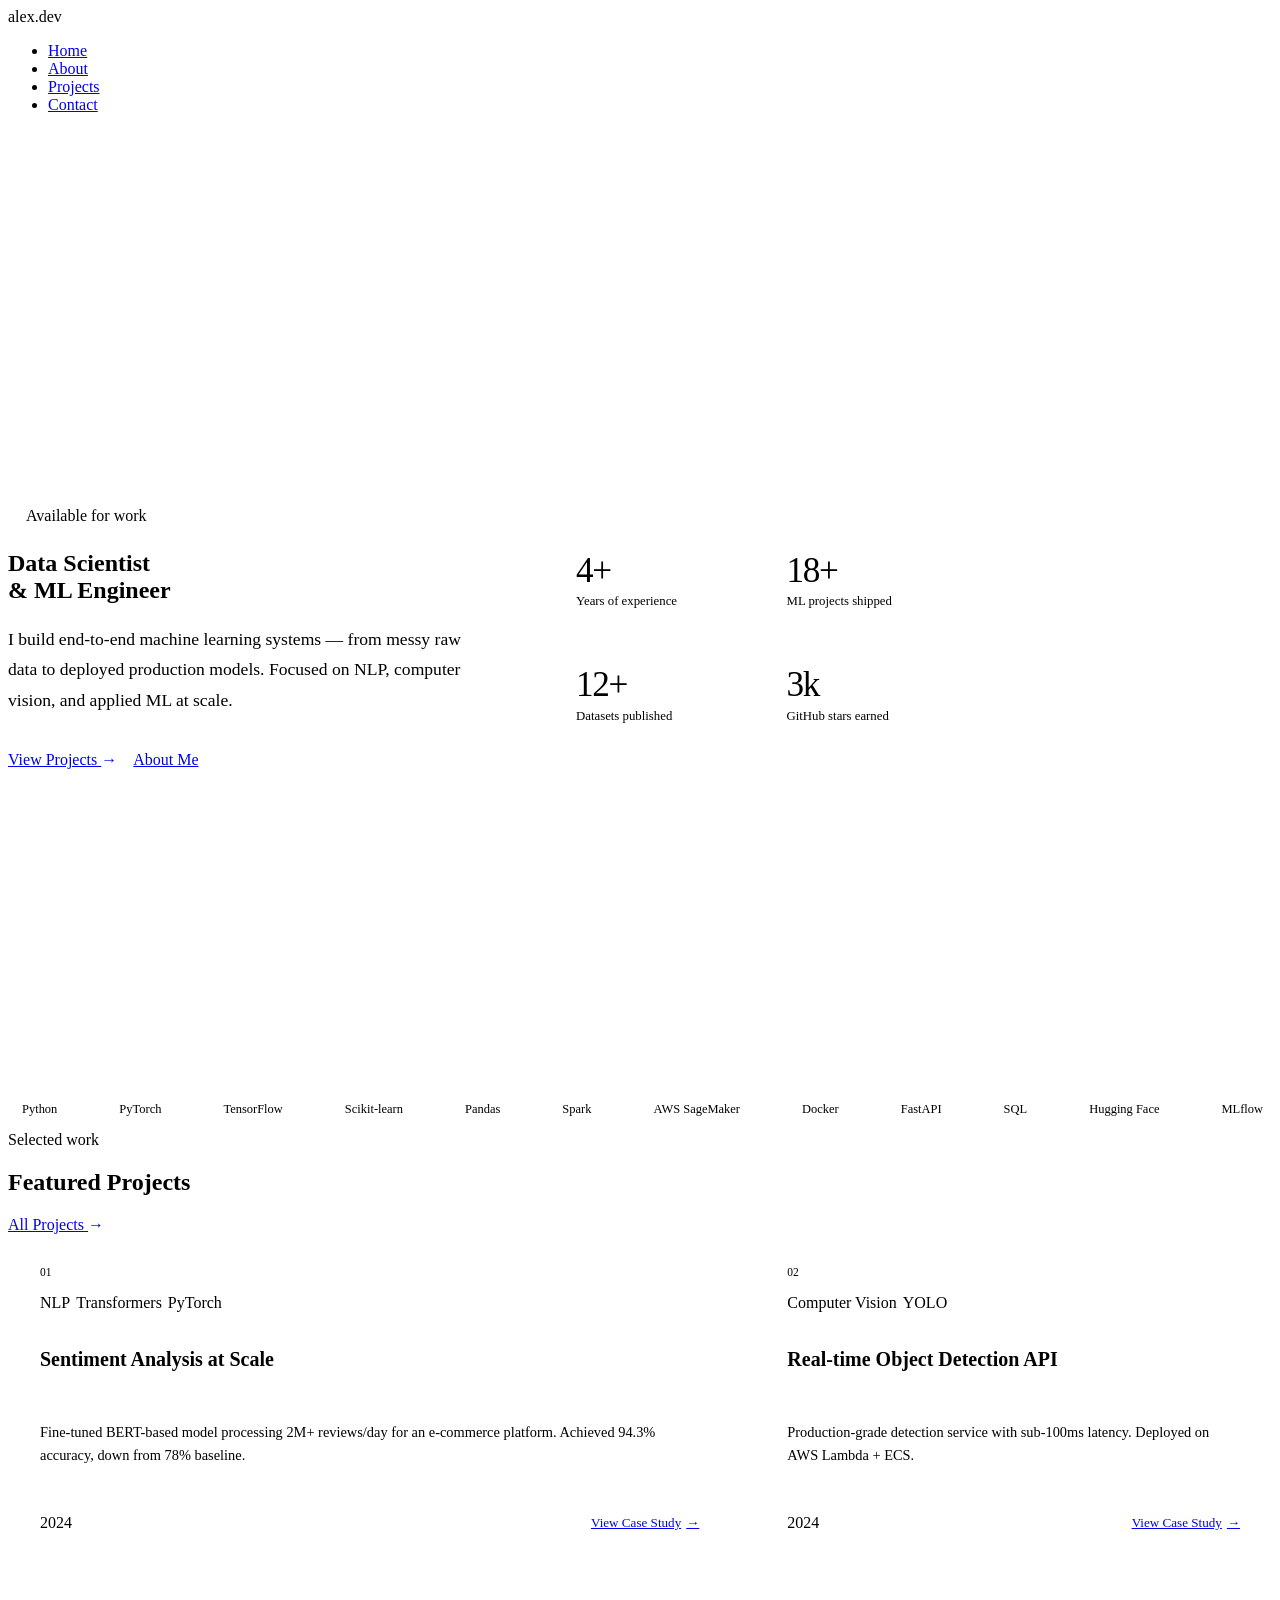
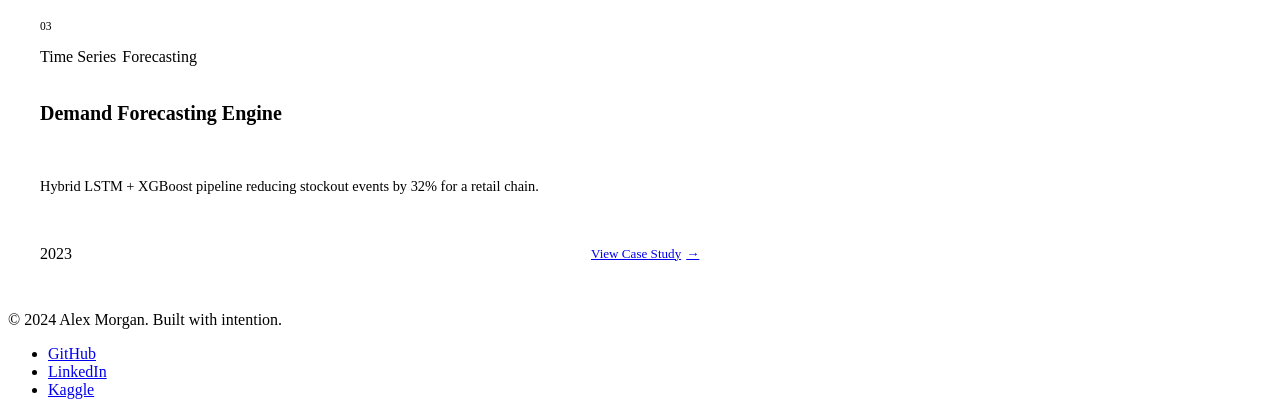
==== templates/index.html @ 8ec34f2e "first commit" ====
<!DOCTYPE html>
<html lang="en">
<head>
  <meta charset="UTF-8" />
  <meta name="viewport" content="width=device-width, initial-scale=1.0" />
  <title>Yash P Shetty · Electronics & Communication Engineer</title>
  <link rel="stylesheet" href="style.css" />
  <style>
    /* ── Hero ───────────────────────────────────────────── */
    .hero {
      min-height: 100vh;
      display: flex;
      align-items: center;
      padding-top: 58px;
    }
    .hero-grid {
      display: grid;
      grid-template-columns: 1fr 420px;
      gap: 4rem;
      align-items: center;
      width: 100%;
    }
    .hero-eyebrow {
      display: flex;
      align-items: center;
      gap: 10px;
      margin-bottom: 1.6rem;
    }
    .hero-dot {
      width: 8px; height: 8px;
      border-radius: 50%;
      background: var(--teal);
      animation: pulse 2s infinite;
    }
    @keyframes pulse {
      0%, 100% { opacity: 1; transform: scale(1); }
      50% { opacity: 0.5; transform: scale(0.7); }
    }
    .hero h1 { margin-bottom: 1.2rem; }
    .hero-desc {
      font-size: 1.1rem;
      color: var(--muted);
      max-width: 480px;
      margin-bottom: 2.2rem;
      line-height: 1.75;
    }
    .hero-actions { display: flex; gap: 1rem; flex-wrap: wrap; }
    .hero-stats {
      display: grid;
      grid-template-columns: 1fr 1fr;
      gap: 1px;
      background: var(--border);
      border-radius: var(--radius-lg);
      overflow: hidden;
      border: 1px solid var(--border);
    }
    .stat-box {
      background: var(--surface);
      padding: 1.8rem 1.5rem;
      display: flex;
      flex-direction: column;
      gap: 6px;
    }
    .stat-num {
      font-size: 2.2rem;
      font-weight: 500;
      letter-spacing: -0.04em;
      line-height: 1;
    }
    .stat-num span { color: var(--teal); }
    .stat-label { font-size: 0.8rem; color: var(--muted); }
 
    /* ── Marquee strip ──────────────────────────────────── */
    .marquee-strip {
      overflow: hidden;
      border-top: 1px solid var(--border);
      border-bottom: 1px solid var(--border);
      padding: 14px 0;
      background: var(--surface);
    }
    .marquee-track {
      display: flex;
      gap: 3rem;
      animation: marquee 24s linear infinite;
      width: max-content;
    }
    @keyframes marquee {
      from { transform: translateX(0); }
      to   { transform: translateX(-50%); }
    }
    .marquee-item {
      font-family: var(--mono);
      font-size: 0.78rem;
      color: var(--muted);
      white-space: nowrap;
      display: flex;
      align-items: center;
      gap: 10px;
    }
    .marquee-item::before {
      content: '';
      width: 4px; height: 4px;
      border-radius: 50%;
      background: var(--teal);
    }
 
    /* ── Featured section ───────────────────────────────── */
    .featured-grid {
      display: grid;
      grid-template-columns: 1.4fr 1fr;
      gap: 1.5rem;
    }
    .featured-card {
      background: var(--surface);
      border: 1px solid var(--border);
      border-radius: var(--radius-lg);
      padding: 2rem;
      transition: border-color var(--transition), transform var(--transition);
      display: flex;
      flex-direction: column;
      gap: 1rem;
    }
    .featured-card:hover {
      border-color: #BBBAB4;
      transform: translateY(-3px);
    }
    .project-num {
      font-family: var(--mono);
      font-size: 0.72rem;
      color: var(--muted);
    }
    .project-tags { display: flex; flex-wrap: wrap; gap: 6px; }
    .featured-card h3 { font-size: 1.25rem; }
    .featured-card p { font-size: 0.9rem; color: var(--muted); line-height: 1.6; }
    .card-footer {
      margin-top: auto;
      padding-top: 1rem;
      border-top: 1px solid var(--border);
      display: flex;
      align-items: center;
      justify-content: space-between;
    }
    .card-footer a {
      font-size: 0.82rem;
      font-weight: 500;
      display: flex;
      align-items: center;
      gap: 5px;
      transition: gap var(--transition);
    }
    .card-footer a:hover { gap: 10px; }
    .arrow { display: inline-block; transition: transform var(--transition); }
    a:hover .arrow { transform: translateX(4px); }
 
    @media (max-width: 900px) {
      .hero-grid, .featured-grid { grid-template-columns: 1fr; }
      .hero-stats { max-width: 480px; }
    }
  </style>
</head>
<body>
 
<!-- ── Navbar ─────────────────────────────────────────────── -->
<nav class="navbar">
  <div class="nav-inner">
    <span class="nav-logo">alex<span>.</span>dev</span>
    <ul class="nav-links">
      <li><a href="index.html" class="active">Home</a></li>
      <li><a href="about.html">About</a></li>
      <li><a href="projects.html">Projects</a></li>
      <li><a href="contact.html" class="nav-cta">Contact</a></li>
    </ul>
  </div>
</nav>
 
<!-- ── Hero ──────────────────────────────────────────────── -->
<section class="hero">
  <div class="container">
    <div class="hero-grid">
 
      <div class="hero-content">
        <div class="hero-eyebrow">
          <span class="hero-dot"></span>
          <span class="label">Available for work</span>
        </div>
        <h1>Data Scientist<br>&amp; ML Engineer</h1>
        <p class="hero-desc">
          I build end-to-end machine learning systems — from messy raw data to
          deployed production models. Focused on NLP, computer vision, and
          applied ML at scale.
        </p>
        <div class="hero-actions">
          <a href="projects.html" class="btn btn-primary">
            View Projects <span class="arrow">→</span>
          </a>
          <a href="about.html" class="btn btn-outline">About Me</a>
        </div>
      </div>
 
      <div class="hero-stats reveal">
        <div class="stat-box">
          <span class="stat-num">4<span>+</span></span>
          <span class="stat-label">Years of experience</span>
        </div>
        <div class="stat-box">
          <span class="stat-num">18<span>+</span></span>
          <span class="stat-label">ML projects shipped</span>
        </div>
        <div class="stat-box">
          <span class="stat-num">12<span>+</span></span>
          <span class="stat-label">Datasets published</span>
        </div>
        <div class="stat-box">
          <span class="stat-num">3<span>k</span></span>
          <span class="stat-label">GitHub stars earned</span>
        </div>
      </div>
 
    </div>
  </div>
</section>
 
<!-- ── Marquee ────────────────────────────────────────────── -->
<div class="marquee-strip">
  <div class="marquee-track" id="track">
    <!-- JS doubles the items for seamless loop -->
  </div>
</div>
 
<!-- ── Featured Projects ─────────────────────────────────── -->
<section>
  <div class="container">
    <div class="section-header reveal">
      <div class="section-header-left">
        <span class="label">Selected work</span>
        <div class="divider"></div>
        <h2>Featured Projects</h2>
      </div>
      <a href="projects.html" class="btn btn-outline">All Projects <span class="arrow">→</span></a>
    </div>
 
    <div class="featured-grid">
 
      <div class="featured-card reveal">
        <span class="project-num">01</span>
        <div class="project-tags">
          <span class="tag tag-teal">NLP</span>
          <span class="tag">Transformers</span>
          <span class="tag">PyTorch</span>
        </div>
        <h3>Sentiment Analysis at Scale</h3>
        <p>Fine-tuned BERT-based model processing 2M+ reviews/day for an e-commerce platform. Achieved 94.3% accuracy, down from 78% baseline.</p>
        <div class="card-footer">
          <span class="label">2024</span>
          <a href="projects.html">View Case Study <span class="arrow">→</span></a>
        </div>
      </div>
 
      <div class="featured-card reveal">
        <span class="project-num">02</span>
        <div class="project-tags">
          <span class="tag tag-teal">Computer Vision</span>
          <span class="tag">YOLO</span>
        </div>
        <h3>Real-time Object Detection API</h3>
        <p>Production-grade detection service with sub-100ms latency. Deployed on AWS Lambda + ECS.</p>
        <div class="card-footer">
          <span class="label">2024</span>
          <a href="projects.html">View Case Study <span class="arrow">→</span></a>
        </div>
      </div>
 
      <div class="featured-card reveal">
        <span class="project-num">03</span>
        <div class="project-tags">
          <span class="tag tag-teal">Time Series</span>
          <span class="tag">Forecasting</span>
        </div>
        <h3>Demand Forecasting Engine</h3>
        <p>Hybrid LSTM + XGBoost pipeline reducing stockout events by 32% for a retail chain.</p>
        <div class="card-footer">
          <span class="label">2023</span>
          <a href="projects.html">View Case Study <span class="arrow">→</span></a>
        </div>
      </div>
 
    </div>
  </div>
</section>
 
<!-- ── Footer ─────────────────────────────────────────────── -->
<footer>
  <div class="footer-inner">
    <p>© 2024 Alex Morgan. Built with intention.</p>
    <ul class="footer-links">
      <li><a href="https://github.com" target="_blank">GitHub</a></li>
      <li><a href="https://linkedin.com" target="_blank">LinkedIn</a></li>
      <li><a href="https://kaggle.com" target="_blank">Kaggle</a></li>
    </ul>
  </div>
</footer>
 
<script>
  // Marquee content
  const skills = [
    'Python', 'PyTorch', 'TensorFlow', 'Scikit-learn', 'Pandas',
    'Spark', 'AWS SageMaker', 'Docker', 'FastAPI', 'SQL',
    'Hugging Face', 'MLflow', 'Airflow', 'Kubernetes', 'dbt'
  ];
  const track = document.getElementById('track');
  const doubled = [...skills, ...skills];
  doubled.forEach(s => {
    const el = document.createElement('span');
    el.className = 'marquee-item';
    el.textContent = s;
    track.appendChild(el);
  });
 
  // Reveal on scroll
  const reveals = document.querySelectorAll('.reveal');
  const observer = new IntersectionObserver(entries => {
    entries.forEach(e => {
      if (e.isIntersecting) { e.target.classList.add('visible'); observer.unobserve(e.target); }
    });
  }, { threshold: 0.15 });
  reveals.forEach(r => observer.observe(r));
 
  // Auto-mark active nav link
  document.querySelectorAll('.nav-links a').forEach(a => {
    a.classList.toggle('active', a.getAttribute('href') === location.pathname.split('/').pop() || (a.getAttribute('href') === 'index.html' && location.pathname.endsWith('/')));
  });
</script>
</body>
</html>
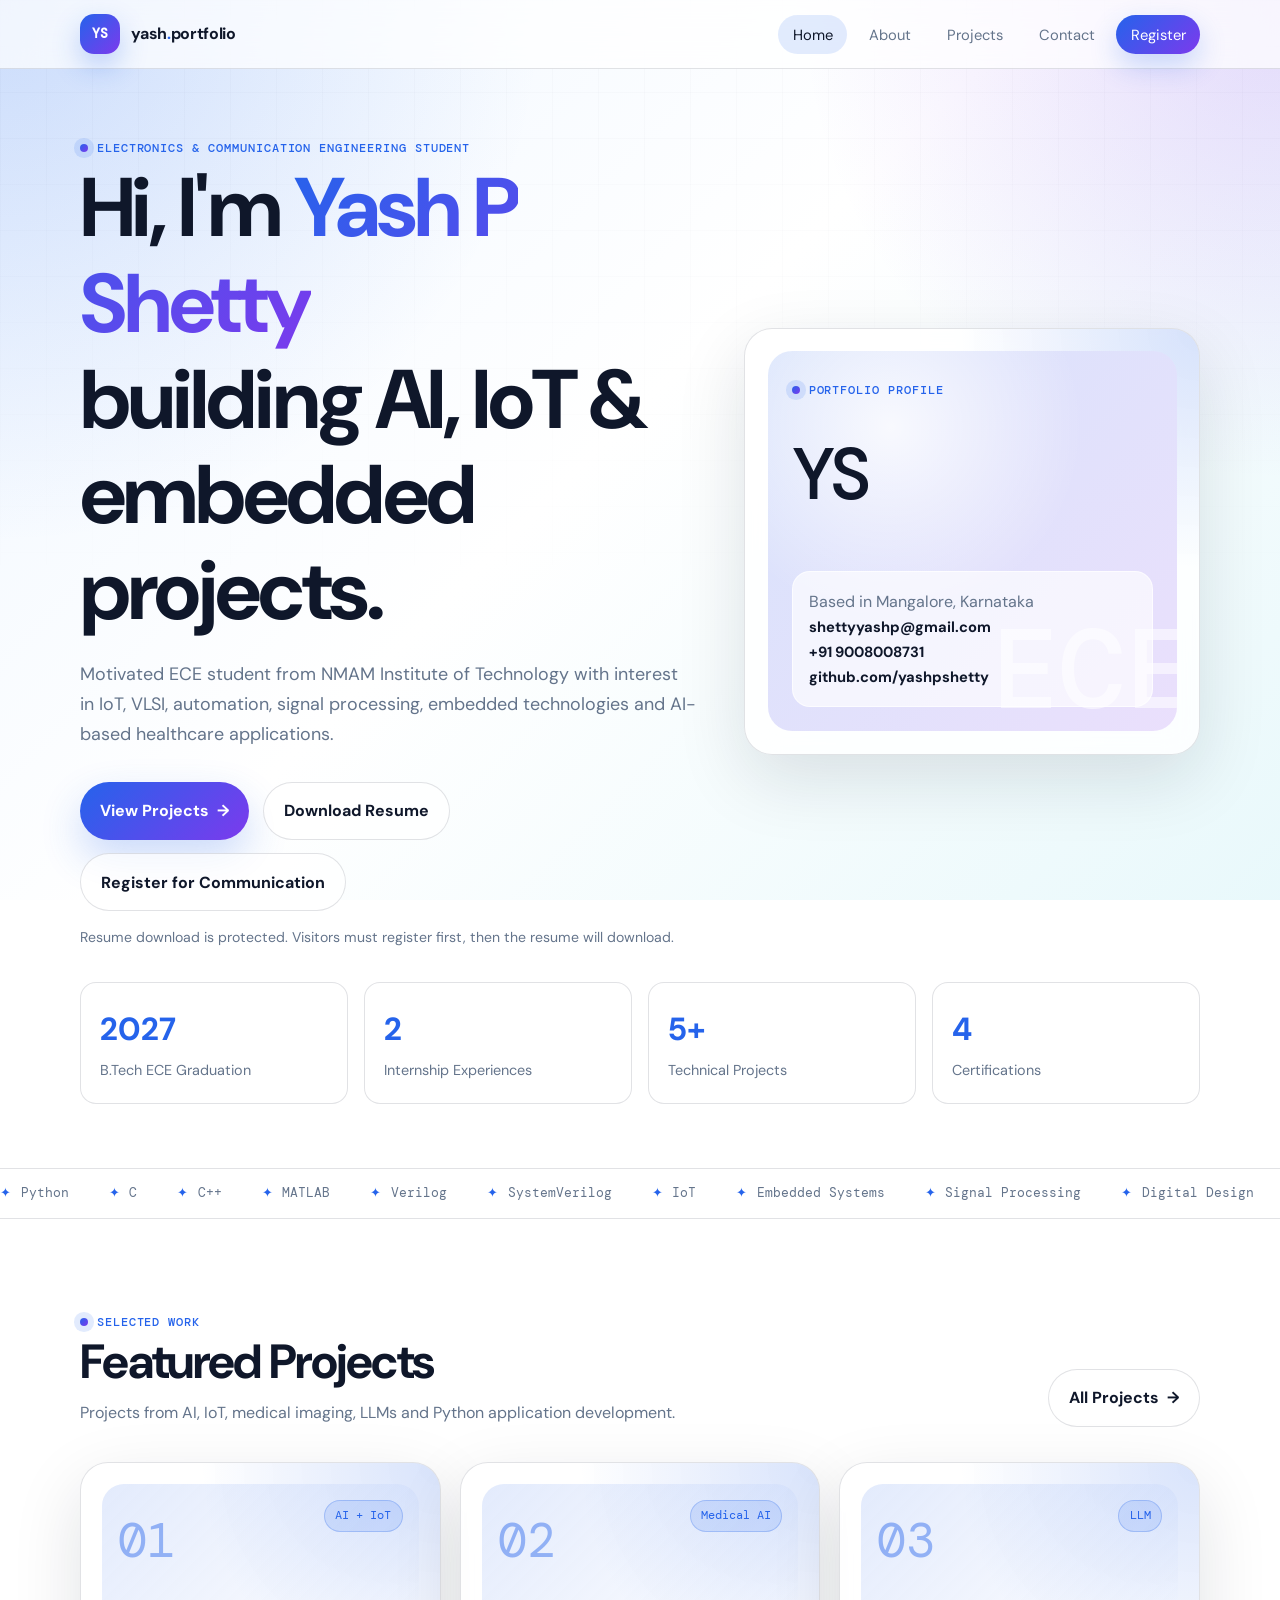
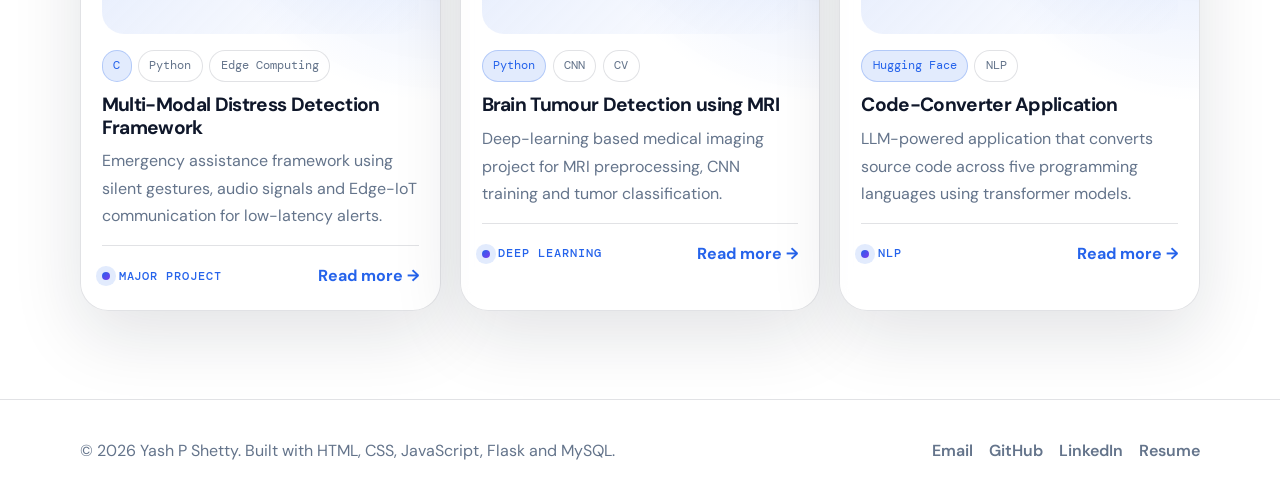
==== commit 19c292d3: "Updated portfolio with registration and resume access" ====
--- a/templates/index.html
+++ b/templates/index.html
@@ -3,332 +3,122 @@
 <head>
   <meta charset="UTF-8" />
   <meta name="viewport" content="width=device-width, initial-scale=1.0" />
-  <title>Yash P Shetty · Electronics & Communication Engineer</title>
+  <title>Yash P Shetty · ECE Portfolio</title>
   <link rel="stylesheet" href="style.css" />
-  <style>
-    /* ── Hero ───────────────────────────────────────────── */
-    .hero {
-      min-height: 100vh;
-      display: flex;
-      align-items: center;
-      padding-top: 58px;
-    }
-    .hero-grid {
-      display: grid;
-      grid-template-columns: 1fr 420px;
-      gap: 4rem;
-      align-items: center;
-      width: 100%;
-    }
-    .hero-eyebrow {
-      display: flex;
-      align-items: center;
-      gap: 10px;
-      margin-bottom: 1.6rem;
-    }
-    .hero-dot {
-      width: 8px; height: 8px;
-      border-radius: 50%;
-      background: var(--teal);
-      animation: pulse 2s infinite;
-    }
-    @keyframes pulse {
-      0%, 100% { opacity: 1; transform: scale(1); }
-      50% { opacity: 0.5; transform: scale(0.7); }
-    }
-    .hero h1 { margin-bottom: 1.2rem; }
-    .hero-desc {
-      font-size: 1.1rem;
-      color: var(--muted);
-      max-width: 480px;
-      margin-bottom: 2.2rem;
-      line-height: 1.75;
-    }
-    .hero-actions { display: flex; gap: 1rem; flex-wrap: wrap; }
-    .hero-stats {
-      display: grid;
-      grid-template-columns: 1fr 1fr;
-      gap: 1px;
-      background: var(--border);
-      border-radius: var(--radius-lg);
-      overflow: hidden;
-      border: 1px solid var(--border);
-    }
-    .stat-box {
-      background: var(--surface);
-      padding: 1.8rem 1.5rem;
-      display: flex;
-      flex-direction: column;
-      gap: 6px;
-    }
-    .stat-num {
-      font-size: 2.2rem;
-      font-weight: 500;
-      letter-spacing: -0.04em;
-      line-height: 1;
-    }
-    .stat-num span { color: var(--teal); }
-    .stat-label { font-size: 0.8rem; color: var(--muted); }
- 
-    /* ── Marquee strip ──────────────────────────────────── */
-    .marquee-strip {
-      overflow: hidden;
-      border-top: 1px solid var(--border);
-      border-bottom: 1px solid var(--border);
-      padding: 14px 0;
-      background: var(--surface);
-    }
-    .marquee-track {
-      display: flex;
-      gap: 3rem;
-      animation: marquee 24s linear infinite;
-      width: max-content;
-    }
-    @keyframes marquee {
-      from { transform: translateX(0); }
-      to   { transform: translateX(-50%); }
-    }
-    .marquee-item {
-      font-family: var(--mono);
-      font-size: 0.78rem;
-      color: var(--muted);
-      white-space: nowrap;
-      display: flex;
-      align-items: center;
-      gap: 10px;
-    }
-    .marquee-item::before {
-      content: '';
-      width: 4px; height: 4px;
-      border-radius: 50%;
-      background: var(--teal);
-    }
- 
-    /* ── Featured section ───────────────────────────────── */
-    .featured-grid {
-      display: grid;
-      grid-template-columns: 1.4fr 1fr;
-      gap: 1.5rem;
-    }
-    .featured-card {
-      background: var(--surface);
-      border: 1px solid var(--border);
-      border-radius: var(--radius-lg);
-      padding: 2rem;
-      transition: border-color var(--transition), transform var(--transition);
-      display: flex;
-      flex-direction: column;
-      gap: 1rem;
-    }
-    .featured-card:hover {
-      border-color: #BBBAB4;
-      transform: translateY(-3px);
-    }
-    .project-num {
-      font-family: var(--mono);
-      font-size: 0.72rem;
-      color: var(--muted);
-    }
-    .project-tags { display: flex; flex-wrap: wrap; gap: 6px; }
-    .featured-card h3 { font-size: 1.25rem; }
-    .featured-card p { font-size: 0.9rem; color: var(--muted); line-height: 1.6; }
-    .card-footer {
-      margin-top: auto;
-      padding-top: 1rem;
-      border-top: 1px solid var(--border);
-      display: flex;
-      align-items: center;
-      justify-content: space-between;
-    }
-    .card-footer a {
-      font-size: 0.82rem;
-      font-weight: 500;
-      display: flex;
-      align-items: center;
-      gap: 5px;
-      transition: gap var(--transition);
-    }
-    .card-footer a:hover { gap: 10px; }
-    .arrow { display: inline-block; transition: transform var(--transition); }
-    a:hover .arrow { transform: translateX(4px); }
- 
-    @media (max-width: 900px) {
-      .hero-grid, .featured-grid { grid-template-columns: 1fr; }
-      .hero-stats { max-width: 480px; }
-    }
-  </style>
 </head>
-<body>
- 
-<!-- ── Navbar ─────────────────────────────────────────────── -->
+<body class="home-page">
 <nav class="navbar">
   <div class="nav-inner">
-    <span class="nav-logo">alex<span>.</span>dev</span>
+    <a class="nav-logo" href="index.html"><span class="logo-mark">YS</span><span>yash<span style="color:var(--primary)">.</span>portfolio</span></a>
     <ul class="nav-links">
       <li><a href="index.html" class="active">Home</a></li>
       <li><a href="about.html">About</a></li>
       <li><a href="projects.html">Projects</a></li>
-      <li><a href="contact.html" class="nav-cta">Contact</a></li>
+      <li><a href="contact.html">Contact</a></li>
+      <li><a href="register.html" class="nav-cta">Register</a></li>
     </ul>
   </div>
 </nav>
- 
-<!-- ── Hero ──────────────────────────────────────────────── -->
-<section class="hero">
-  <div class="container">
-    <div class="hero-grid">
- 
-      <div class="hero-content">
-        <div class="hero-eyebrow">
-          <span class="hero-dot"></span>
-          <span class="label">Available for work</span>
+<main>
+  <section class="hero">
+    <div class="container">
+      <div class="hero-grid">
+        <div class="hero-content reveal">
+          <span class="label">Electronics & Communication Engineering Student</span>
+          <h1>Hi, I'm <span>Yash P Shetty</span><br>building AI, IoT & embedded projects.</h1>
+          <p class="hero-desc">Motivated ECE student from NMAM Institute of Technology with interest in IoT, VLSI, automation, signal processing, embedded technologies and AI-based healthcare applications.</p>
+          <div class="hero-actions">
+            <a href="projects.html" class="btn btn-primary">View Projects <span class="arrow">→</span></a>
+            <a href="/download-resume" class="btn btn-outline">Download Resume</a>
+            <a href="register.html" class="btn btn-outline">Register for Communication</a>
+          </div>
+          <p class="hero-note">Resume download is protected. Visitors must register first, then the resume will download.</p>
         </div>
-        <h1>Data Scientist<br>&amp; ML Engineer</h1>
-        <p class="hero-desc">
-          I build end-to-end machine learning systems — from messy raw data to
-          deployed production models. Focused on NLP, computer vision, and
-          applied ML at scale.
-        </p>
-        <div class="hero-actions">
-          <a href="projects.html" class="btn btn-primary">
-            View Projects <span class="arrow">→</span>
-          </a>
-          <a href="about.html" class="btn btn-outline">About Me</a>
+
+        <div class="hero-panel reveal">
+          <div class="profile-orb">
+            <div>
+              <span class="label">Portfolio Profile</span>
+              <div class="profile-initials">YS</div>
+            </div>
+            <div class="contact-mini">
+              <p>Based in Mangalore, Karnataka</p>
+              <a href="mailto:shettyyashp@gmail.com">shettyyashp@gmail.com</a>
+              <a href="tel:+919008008731">+91 9008008731</a>
+              <a href="https://github.com/yashpshetty" target="_blank" rel="noreferrer">github.com/yashpshetty</a>
+            </div>
+          </div>
         </div>
       </div>
- 
-      <div class="hero-stats reveal">
-        <div class="stat-box">
-          <span class="stat-num">4<span>+</span></span>
-          <span class="stat-label">Years of experience</span>
+
+      <div class="stats-grid reveal">
+        <div class="stat-card"><span class="stat-num">2027</span><span class="stat-label">B.Tech ECE Graduation</span></div>
+        <div class="stat-card"><span class="stat-num">2</span><span class="stat-label">Internship Experiences</span></div>
+        <div class="stat-card"><span class="stat-num">5+</span><span class="stat-label">Technical Projects</span></div>
+        <div class="stat-card"><span class="stat-num">4</span><span class="stat-label">Certifications</span></div>
+      </div>
+    </div>
+  </section>
+
+  <div class="marquee-strip"><div class="marquee-track" id="track"></div></div>
+
+  <section>
+    <div class="container">
+      <div class="section-header reveal">
+        <div>
+          <span class="label">Selected work</span>
+          <h2>Featured Projects</h2>
+          <p>Projects from AI, IoT, medical imaging, LLMs and Python application development.</p>
         </div>
-        <div class="stat-box">
-          <span class="stat-num">18<span>+</span></span>
-          <span class="stat-label">ML projects shipped</span>
-        </div>
-        <div class="stat-box">
-          <span class="stat-num">12<span>+</span></span>
-          <span class="stat-label">Datasets published</span>
-        </div>
-        <div class="stat-box">
-          <span class="stat-num">3<span>k</span></span>
-          <span class="stat-label">GitHub stars earned</span>
-        </div>
+        <a href="projects.html" class="btn btn-outline">All Projects <span class="arrow">→</span></a>
       </div>
- 
+
+      <div class="featured-grid">
+        <article class="project-card reveal">
+          <div class="project-top"><span class="project-number">01</span><span class="tag tag-primary">AI + IoT</span></div>
+          <div class="project-body">
+            <div class="project-tags"><span class="tag tag-primary">C</span><span class="tag">Python</span><span class="tag">Edge Computing</span></div>
+            <h3>Multi-Modal Distress Detection Framework</h3>
+            <p>Emergency assistance framework using silent gestures, audio signals and Edge-IoT communication for low-latency alerts.</p>
+            <div class="project-footer"><span class="label">Major Project</span><a href="projects.html" class="project-link">Read more →</a></div>
+          </div>
+        </article>
+
+        <article class="project-card reveal">
+          <div class="project-top"><span class="project-number">02</span><span class="tag tag-primary">Medical AI</span></div>
+          <div class="project-body">
+            <div class="project-tags"><span class="tag tag-primary">Python</span><span class="tag">CNN</span><span class="tag">CV</span></div>
+            <h3>Brain Tumour Detection using MRI</h3>
+            <p>Deep-learning based medical imaging project for MRI preprocessing, CNN training and tumor classification.</p>
+            <div class="project-footer"><span class="label">Deep Learning</span><a href="projects.html" class="project-link">Read more →</a></div>
+          </div>
+        </article>
+
+        <article class="project-card reveal">
+          <div class="project-top"><span class="project-number">03</span><span class="tag tag-primary">LLM</span></div>
+          <div class="project-body">
+            <div class="project-tags"><span class="tag tag-primary">Hugging Face</span><span class="tag">NLP</span></div>
+            <h3>Code-Converter Application</h3>
+            <p>LLM-powered application that converts source code across five programming languages using transformer models.</p>
+            <div class="project-footer"><span class="label">NLP</span><a href="projects.html" class="project-link">Read more →</a></div>
+          </div>
+        </article>
+      </div>
     </div>
-  </div>
-</section>
- 
-<!-- ── Marquee ────────────────────────────────────────────── -->
-<div class="marquee-strip">
-  <div class="marquee-track" id="track">
-    <!-- JS doubles the items for seamless loop -->
-  </div>
-</div>
- 
-<!-- ── Featured Projects ─────────────────────────────────── -->
-<section>
-  <div class="container">
-    <div class="section-header reveal">
-      <div class="section-header-left">
-        <span class="label">Selected work</span>
-        <div class="divider"></div>
-        <h2>Featured Projects</h2>
-      </div>
-      <a href="projects.html" class="btn btn-outline">All Projects <span class="arrow">→</span></a>
-    </div>
- 
-    <div class="featured-grid">
- 
-      <div class="featured-card reveal">
-        <span class="project-num">01</span>
-        <div class="project-tags">
-          <span class="tag tag-teal">NLP</span>
-          <span class="tag">Transformers</span>
-          <span class="tag">PyTorch</span>
-        </div>
-        <h3>Sentiment Analysis at Scale</h3>
-        <p>Fine-tuned BERT-based model processing 2M+ reviews/day for an e-commerce platform. Achieved 94.3% accuracy, down from 78% baseline.</p>
-        <div class="card-footer">
-          <span class="label">2024</span>
-          <a href="projects.html">View Case Study <span class="arrow">→</span></a>
-        </div>
-      </div>
- 
-      <div class="featured-card reveal">
-        <span class="project-num">02</span>
-        <div class="project-tags">
-          <span class="tag tag-teal">Computer Vision</span>
-          <span class="tag">YOLO</span>
-        </div>
-        <h3>Real-time Object Detection API</h3>
-        <p>Production-grade detection service with sub-100ms latency. Deployed on AWS Lambda + ECS.</p>
-        <div class="card-footer">
-          <span class="label">2024</span>
-          <a href="projects.html">View Case Study <span class="arrow">→</span></a>
-        </div>
-      </div>
- 
-      <div class="featured-card reveal">
-        <span class="project-num">03</span>
-        <div class="project-tags">
-          <span class="tag tag-teal">Time Series</span>
-          <span class="tag">Forecasting</span>
-        </div>
-        <h3>Demand Forecasting Engine</h3>
-        <p>Hybrid LSTM + XGBoost pipeline reducing stockout events by 32% for a retail chain.</p>
-        <div class="card-footer">
-          <span class="label">2023</span>
-          <a href="projects.html">View Case Study <span class="arrow">→</span></a>
-        </div>
-      </div>
- 
-    </div>
-  </div>
-</section>
- 
-<!-- ── Footer ─────────────────────────────────────────────── -->
+  </section>
+</main>
+
 <footer>
   <div class="footer-inner">
-    <p>© 2024 Alex Morgan. Built with intention.</p>
+    <p>© <span id="year"></span> Yash P Shetty. Built with HTML, CSS, JavaScript, Flask and MySQL.</p>
     <ul class="footer-links">
-      <li><a href="https://github.com" target="_blank">GitHub</a></li>
-      <li><a href="https://linkedin.com" target="_blank">LinkedIn</a></li>
-      <li><a href="https://kaggle.com" target="_blank">Kaggle</a></li>
+      <li><a href="mailto:shettyyashp@gmail.com">Email</a></li>
+      <li><a href="https://github.com/yashpshetty" target="_blank" rel="noreferrer">GitHub</a></li>
+      <li><a href="https://linkedin.com/in/yash-p-shetty-9a8aa0354" target="_blank" rel="noreferrer">LinkedIn</a></li>
+      <li><a href="/download-resume">Resume</a></li>
     </ul>
   </div>
 </footer>
- 
-<script>
-  // Marquee content
-  const skills = [
-    'Python', 'PyTorch', 'TensorFlow', 'Scikit-learn', 'Pandas',
-    'Spark', 'AWS SageMaker', 'Docker', 'FastAPI', 'SQL',
-    'Hugging Face', 'MLflow', 'Airflow', 'Kubernetes', 'dbt'
-  ];
-  const track = document.getElementById('track');
-  const doubled = [...skills, ...skills];
-  doubled.forEach(s => {
-    const el = document.createElement('span');
-    el.className = 'marquee-item';
-    el.textContent = s;
-    track.appendChild(el);
-  });
- 
-  // Reveal on scroll
-  const reveals = document.querySelectorAll('.reveal');
-  const observer = new IntersectionObserver(entries => {
-    entries.forEach(e => {
-      if (e.isIntersecting) { e.target.classList.add('visible'); observer.unobserve(e.target); }
-    });
-  }, { threshold: 0.15 });
-  reveals.forEach(r => observer.observe(r));
- 
-  // Auto-mark active nav link
-  document.querySelectorAll('.nav-links a').forEach(a => {
-    a.classList.toggle('active', a.getAttribute('href') === location.pathname.split('/').pop() || (a.getAttribute('href') === 'index.html' && location.pathname.endsWith('/')));
-  });
-</script>
+<script src="script.js"></script>
 </body>
-</html>+</html>
--- a/templates/style.css
+++ b/templates/style.css
@@ -0,0 +1,335 @@
+@import url('https://fonts.googleapis.com/css2?family=DM+Sans:ital,opsz,wght@0,9..40,300;0,9..40,400;0,9..40,500;0,9..40,600;0,9..40,700;1,9..40,300&family=DM+Mono:wght@300;400;500&display=swap');
+
+:root {
+  --bg: #f8fafc;
+  --surface: rgba(255,255,255,0.82);
+  --surface-solid: #ffffff;
+  --surface-alt: rgba(255,255,255,0.55);
+  --border: rgba(15,23,42,0.12);
+  --text: #0f172a;
+  --muted: #64748b;
+  --primary: #2563eb;
+  --secondary: #7c3aed;
+  --accent: #06b6d4;
+  --soft: rgba(37,99,235,0.12);
+  --shadow: 0 24px 70px rgba(15,23,42,.12);
+  --radius: 16px;
+  --radius-lg: 28px;
+  --transition: 0.25s ease;
+  --sans: 'DM Sans', system-ui, sans-serif;
+  --mono: 'DM Mono', monospace;
+}
+
+body.home-page {
+  --bg: #eef6ff;
+  --primary: #2563eb;
+  --secondary: #7c3aed;
+  --accent: #06b6d4;
+  --soft: rgba(37, 99, 235, .13);
+}
+body.about-page {
+  --bg: #ecfdf5;
+  --primary: #059669;
+  --secondary: #0f766e;
+  --accent: #84cc16;
+  --soft: rgba(5, 150, 105, .14);
+}
+body.projects-page {
+  --bg: #faf5ff;
+  --primary: #9333ea;
+  --secondary: #db2777;
+  --accent: #f59e0b;
+  --soft: rgba(147, 51, 234, .14);
+}
+body.contact-page {
+  --bg: #fff7ed;
+  --primary: #ea580c;
+  --secondary: #e11d48;
+  --accent: #facc15;
+  --soft: rgba(234, 88, 12, .14);
+}
+body.register-page {
+  --bg: #ecfeff;
+  --primary: #0891b2;
+  --secondary: #2563eb;
+  --accent: #10b981;
+  --soft: rgba(8, 145, 178, .15);
+}
+
+*, *::before, *::after { box-sizing: border-box; margin: 0; padding: 0; }
+html { scroll-behavior: smooth; font-size: 16px; }
+body {
+  min-height: 100vh;
+  font-family: var(--sans);
+  color: var(--text);
+  line-height: 1.7;
+  background:
+    radial-gradient(circle at top left, color-mix(in srgb, var(--primary) 18%, transparent), transparent 34rem),
+    radial-gradient(circle at top right, color-mix(in srgb, var(--secondary) 18%, transparent), transparent 30rem),
+    linear-gradient(135deg, var(--bg), #ffffff 48%, color-mix(in srgb, var(--accent) 9%, #ffffff));
+  background-attachment: fixed;
+  -webkit-font-smoothing: antialiased;
+}
+body::before {
+  content: '';
+  position: fixed;
+  inset: 0;
+  pointer-events: none;
+  background-image:
+    linear-gradient(rgba(15,23,42,.035) 1px, transparent 1px),
+    linear-gradient(90deg, rgba(15,23,42,.035) 1px, transparent 1px);
+  background-size: 46px 46px;
+  mask-image: linear-gradient(to bottom, rgba(0,0,0,.55), transparent 70%);
+}
+a { color: inherit; text-decoration: none; }
+ul { list-style: none; }
+img { max-width: 100%; display: block; }
+button, input, textarea, select { font: inherit; }
+
+.container { width: min(1120px, calc(100% - 2rem)); margin: 0 auto; }
+section { padding: 5.5rem 0; }
+main { position: relative; z-index: 1; }
+
+h1, h2, h3, h4 { line-height: 1.15; letter-spacing: -0.035em; font-weight: 700; }
+h1 { font-size: clamp(2.6rem, 7vw, 5.2rem); }
+h2 { font-size: clamp(2rem, 4vw, 3rem); }
+h3 { font-size: 1.2rem; }
+p { color: var(--muted); }
+
+.label {
+  display: inline-flex;
+  align-items: center;
+  gap: .55rem;
+  font-family: var(--mono);
+  font-size: .74rem;
+  text-transform: uppercase;
+  letter-spacing: .08em;
+  color: var(--primary);
+  font-weight: 500;
+}
+.label::before {
+  content: '';
+  width: 8px;
+  height: 8px;
+  border-radius: 50%;
+  background: linear-gradient(135deg, var(--primary), var(--secondary));
+  box-shadow: 0 0 0 6px var(--soft);
+}
+
+.navbar {
+  position: sticky;
+  top: 0;
+  z-index: 50;
+  background: rgba(255,255,255,.72);
+  backdrop-filter: blur(18px);
+  border-bottom: 1px solid var(--border);
+}
+.nav-inner {
+  width: min(1120px, calc(100% - 2rem));
+  height: 68px;
+  margin: 0 auto;
+  display: flex;
+  align-items: center;
+  justify-content: space-between;
+  gap: 1rem;
+}
+.nav-logo {
+  display: inline-flex;
+  align-items: center;
+  gap: .7rem;
+  font-weight: 700;
+  letter-spacing: -0.02em;
+}
+.logo-mark {
+  display: grid;
+  place-items: center;
+  width: 40px;
+  height: 40px;
+  color: #fff;
+  border-radius: 14px;
+  background: linear-gradient(135deg, var(--primary), var(--secondary));
+  box-shadow: 0 12px 28px color-mix(in srgb, var(--primary) 28%, transparent);
+  font-family: var(--mono);
+  font-size: .8rem;
+}
+.nav-links { display: flex; align-items: center; gap: .45rem; }
+.nav-links a {
+  color: var(--muted);
+  padding: .62rem .9rem;
+  border-radius: 999px;
+  font-size: .92rem;
+  transition: color var(--transition), background var(--transition), transform var(--transition);
+}
+.nav-links a:hover, .nav-links a.active { color: var(--text); background: var(--soft); }
+.nav-cta {
+  color: #fff !important;
+  background: linear-gradient(135deg, var(--primary), var(--secondary)) !important;
+  box-shadow: 0 12px 28px color-mix(in srgb, var(--primary) 24%, transparent);
+}
+.nav-cta:hover { transform: translateY(-1px); }
+
+.btn {
+  display: inline-flex;
+  align-items: center;
+  justify-content: center;
+  gap: .5rem;
+  padding: .9rem 1.25rem;
+  border-radius: 999px;
+  border: 1px solid var(--border);
+  font-weight: 700;
+  transition: transform var(--transition), box-shadow var(--transition), background var(--transition);
+}
+.btn:hover { transform: translateY(-2px); }
+.btn-primary { color: #fff; border: 0; background: linear-gradient(135deg, var(--primary), var(--secondary)); box-shadow: 0 18px 40px color-mix(in srgb, var(--primary) 24%, transparent); }
+.btn-outline { background: rgba(255,255,255,.7); color: var(--text); }
+.btn-outline:hover { background: var(--surface-solid); box-shadow: var(--shadow); }
+.arrow { transition: transform var(--transition); }
+.btn:hover .arrow, a:hover .arrow { transform: translateX(4px); }
+
+.hero { min-height: calc(100vh - 68px); display: flex; align-items: center; padding: 4rem 0; }
+.hero-grid { display: grid; grid-template-columns: 1.15fr .85fr; gap: 3rem; align-items: center; }
+.hero h1 span { color: transparent; background: linear-gradient(135deg, var(--primary), var(--secondary)); -webkit-background-clip: text; background-clip: text; }
+.hero-desc { max-width: 660px; font-size: 1.12rem; margin: 1.25rem 0 2rem; }
+.hero-actions { display: flex; flex-wrap: wrap; gap: .85rem; }
+.hero-note { margin-top: .9rem; font-size: .88rem; color: var(--muted); }
+.hero-panel, .glass-card, .form-card, .info-card, .project-card, .education-card, .skill-card, .timeline-card {
+  background: var(--surface);
+  border: 1px solid var(--border);
+  border-radius: var(--radius-lg);
+  box-shadow: var(--shadow);
+  backdrop-filter: blur(16px);
+}
+.hero-panel { padding: 1.4rem; overflow: hidden; position: relative; }
+.hero-panel::before, .project-card::before, .form-card::before {
+  content: '';
+  position: absolute;
+  inset: 0;
+  pointer-events: none;
+  background: radial-gradient(circle at top right, color-mix(in srgb, var(--primary) 18%, transparent), transparent 15rem);
+}
+.profile-orb {
+  min-height: 380px;
+  border-radius: 24px;
+  background:
+    radial-gradient(circle at 30% 20%, rgba(255,255,255,.8), transparent 12rem),
+    linear-gradient(135deg, color-mix(in srgb, var(--primary) 18%, #fff), color-mix(in srgb, var(--secondary) 16%, #fff));
+  display: flex;
+  flex-direction: column;
+  justify-content: space-between;
+  padding: 1.5rem;
+  position: relative;
+  overflow: hidden;
+}
+.profile-orb::after {
+  content: 'ECE';
+  position: absolute;
+  right: -1rem;
+  bottom: -2.1rem;
+  font-family: var(--mono);
+  font-size: 7rem;
+  font-weight: 500;
+  color: rgba(255,255,255,.56);
+}
+.profile-initials { font-family: var(--mono); font-size: 4.5rem; font-weight: 500; color: var(--text); letter-spacing: -.08em; margin-top: .7rem; }
+.contact-mini { position: relative; z-index: 1; background: rgba(255,255,255,.65); border: 1px solid rgba(255,255,255,.7); padding: 1rem; border-radius: 18px; }
+.contact-mini a { display: block; color: var(--text); font-weight: 700; font-size: .92rem; }
+.stats-grid { display: grid; grid-template-columns: repeat(4, 1fr); gap: 1rem; margin-top: 2rem; }
+.stat-card { background: rgba(255,255,255,.75); border: 1px solid var(--border); border-radius: var(--radius); padding: 1.2rem; }
+.stat-num { display: block; font-size: 2rem; font-weight: 700; color: var(--primary); }
+.stat-label { color: var(--muted); font-size: .9rem; }
+
+.marquee-strip { overflow: hidden; border-block: 1px solid var(--border); padding: .85rem 0; background: rgba(255,255,255,.55); }
+.marquee-track { display: flex; width: max-content; gap: 2.5rem; animation: marquee 24s linear infinite; }
+.marquee-item { font-family: var(--mono); color: var(--muted); white-space: nowrap; font-size: .8rem; }
+.marquee-item::before { content: '✦'; color: var(--primary); margin-right: .6rem; }
+@keyframes marquee { to { transform: translateX(-50%); } }
+
+.section-header { display: flex; justify-content: space-between; align-items: end; gap: 1.5rem; margin-bottom: 2.2rem; }
+.section-header p { max-width: 620px; margin-top: .65rem; }
+.featured-grid, .projects-grid, .skills-grid { display: grid; grid-template-columns: repeat(3, 1fr); gap: 1.2rem; }
+.project-card { position: relative; overflow: hidden; padding: 1.3rem; transition: transform var(--transition), box-shadow var(--transition); }
+.project-card:hover, .education-card:hover, .skill-card:hover { transform: translateY(-6px); box-shadow: 0 30px 80px rgba(15,23,42,.15); }
+.project-top { min-height: 150px; border-radius: 22px; background: linear-gradient(135deg, var(--soft), rgba(255,255,255,.7)); padding: 1rem; display: flex; justify-content: space-between; align-items: flex-start; }
+.project-number { font-family: var(--mono); font-size: 3rem; color: color-mix(in srgb, var(--primary) 45%, transparent); }
+.project-body { position: relative; z-index: 1; padding-top: 1rem; }
+.project-tags { display: flex; flex-wrap: wrap; gap: .4rem; margin-bottom: .8rem; }
+.project-card h3 { margin-bottom: .55rem; }
+.project-footer { margin-top: 1rem; padding-top: 1rem; border-top: 1px solid var(--border); display: flex; justify-content: space-between; align-items: center; gap: .7rem; }
+.project-link { font-weight: 700; color: var(--primary); }
+.tag { display: inline-flex; align-items: center; border-radius: 999px; padding: .33rem .65rem; background: rgba(255,255,255,.75); border: 1px solid var(--border); color: var(--muted); font-family: var(--mono); font-size: .72rem; }
+.tag-primary { background: var(--soft); color: var(--primary); border-color: color-mix(in srgb, var(--primary) 25%, transparent); }
+
+.page-intro { padding: 5rem 0 2.5rem; }
+.page-intro h1 { margin-top: .6rem; }
+.page-intro p { max-width: 720px; margin-top: .9rem; font-size: 1.05rem; }
+.about-grid { display: grid; grid-template-columns: 1.15fr .85fr; gap: 1.5rem; align-items: start; }
+.about-text, .side-panel { display: grid; gap: 1rem; }
+.about-lead { font-size: 1.08rem; }
+.info-card, .skill-card, .timeline-card { padding: 1.25rem; }
+.info-row { display: flex; justify-content: space-between; gap: 1rem; padding: .75rem 0; border-bottom: 1px solid var(--border); }
+.info-row:last-child { border-bottom: 0; }
+.info-row span:first-child { color: var(--muted); }
+.info-row span:last-child { font-weight: 700; text-align: right; }
+.skills-list { display: flex; flex-wrap: wrap; gap: .45rem; margin-top: .9rem; }
+.timeline { display: grid; gap: 1rem; }
+.timeline-card { position: relative; padding-left: 1.5rem; }
+.timeline-card::before { content: ''; position: absolute; left: 0; top: 1.5rem; width: 7px; height: 70%; border-radius: 999px; background: linear-gradient(var(--primary), var(--secondary)); }
+.timeline-card h3 { margin: .3rem 0; }
+.education-grid { display: grid; grid-template-columns: repeat(3, 1fr); gap: 1.2rem; }
+.education-card { overflow: hidden; background: var(--surface); border: 1px solid var(--border); border-radius: var(--radius-lg); box-shadow: var(--shadow); transition: transform var(--transition), box-shadow var(--transition); }
+.edu-image { height: 210px; overflow: hidden; background: var(--soft); }
+.edu-image img { width: 100%; height: 100%; object-fit: cover; transition: transform .4s ease; }
+.education-card:hover .edu-image img { transform: scale(1.05); }
+.edu-body { padding: 1.2rem; }
+.edu-body h3 { margin: .35rem 0; }
+.edu-body p { font-size: .92rem; }
+
+.filters { display: flex; gap: .55rem; flex-wrap: wrap; margin-bottom: 1.8rem; }
+.filter-btn { border: 1px solid var(--border); background: rgba(255,255,255,.72); color: var(--muted); border-radius: 999px; padding: .55rem .9rem; cursor: pointer; font-family: var(--mono); font-size: .78rem; transition: all var(--transition); }
+.filter-btn:hover, .filter-btn.active { color: #fff; border-color: transparent; background: linear-gradient(135deg, var(--primary), var(--secondary)); }
+.project-card[data-hidden='true'] { display: none; }
+
+.contact-grid, .register-grid { display: grid; grid-template-columns: 1.1fr .9fr; gap: 1.5rem; align-items: start; }
+.form-card { position: relative; overflow: hidden; padding: 1.4rem; }
+.form-grid { display: grid; grid-template-columns: 1fr 1fr; gap: 1rem; }
+.form-group.full { grid-column: 1 / -1; }
+.form-label { display: block; margin-bottom: .35rem; color: var(--muted); font-family: var(--mono); font-size: .76rem; text-transform: uppercase; letter-spacing: .06em; }
+.form-control { width: 100%; border: 1px solid var(--border); background: rgba(255,255,255,.72); color: var(--text); border-radius: 14px; padding: .85rem .95rem; outline: none; transition: border var(--transition), box-shadow var(--transition), background var(--transition); }
+.form-control:focus { border-color: var(--primary); box-shadow: 0 0 0 5px var(--soft); background: #fff; }
+textarea.form-control { min-height: 130px; resize: vertical; }
+.submit-btn { width: 100%; margin-top: 1rem; border: 0; cursor: pointer; }
+.contact-links-card { display: grid; gap: .8rem; }
+.clink-row { display: flex; align-items: center; justify-content: space-between; gap: .9rem; padding: 1rem; background: rgba(255,255,255,.72); border: 1px solid var(--border); border-radius: var(--radius); transition: transform var(--transition), background var(--transition); }
+.clink-row:hover { transform: translateY(-3px); background: #fff; }
+.clink-left { display: flex; align-items: center; gap: .8rem; min-width: 0; }
+.clink-icon { width: 42px; height: 42px; border-radius: 14px; color: #fff; display: grid; place-items: center; background: linear-gradient(135deg, var(--primary), var(--secondary)); font-family: var(--mono); font-weight: 700; flex: 0 0 auto; }
+.clink-info p:first-child { color: var(--text); font-weight: 700; }
+.clink-info p:last-child { word-break: break-word; font-size: .88rem; }
+.note-box { padding: 1rem; border-radius: var(--radius); background: var(--soft); border: 1px solid color-mix(in srgb, var(--primary) 20%, transparent); }
+.success-box, .error-box { padding: 1rem; border-radius: var(--radius); margin-bottom: 1rem; }
+.success-box { background: rgba(16,185,129,.12); border: 1px solid rgba(16,185,129,.24); color: #047857; }
+.error-box { background: rgba(239,68,68,.12); border: 1px solid rgba(239,68,68,.24); color: #b91c1c; }
+
+footer { position: relative; z-index: 1; border-top: 1px solid var(--border); padding: 2.3rem 0; background: rgba(255,255,255,.45); }
+.footer-inner { width: min(1120px, calc(100% - 2rem)); margin: 0 auto; display: flex; justify-content: space-between; gap: 1rem; align-items: center; }
+.footer-links { display: flex; flex-wrap: wrap; gap: 1rem; }
+.footer-links a { color: var(--muted); font-weight: 600; }
+.footer-links a:hover { color: var(--primary); }
+
+.reveal { opacity: 0; transform: translateY(22px); transition: opacity .6s ease, transform .6s ease; }
+.reveal.visible { opacity: 1; transform: none; }
+
+@media (max-width: 920px) {
+  .hero-grid, .about-grid, .contact-grid, .register-grid, .featured-grid, .projects-grid, .education-grid, .skills-grid { grid-template-columns: 1fr; }
+  .stats-grid { grid-template-columns: 1fr 1fr; }
+  .section-header { align-items: flex-start; flex-direction: column; }
+  .nav-links { display: none; }
+  .hero { min-height: auto; }
+}
+@media (max-width: 560px) {
+  .container, .nav-inner, .footer-inner { width: min(100% - 1rem, 1120px); }
+  .stats-grid, .form-grid { grid-template-columns: 1fr; }
+  .form-group.full { grid-column: auto; }
+  .footer-inner { flex-direction: column; align-items: flex-start; }
+  .profile-orb { min-height: 310px; }
+}
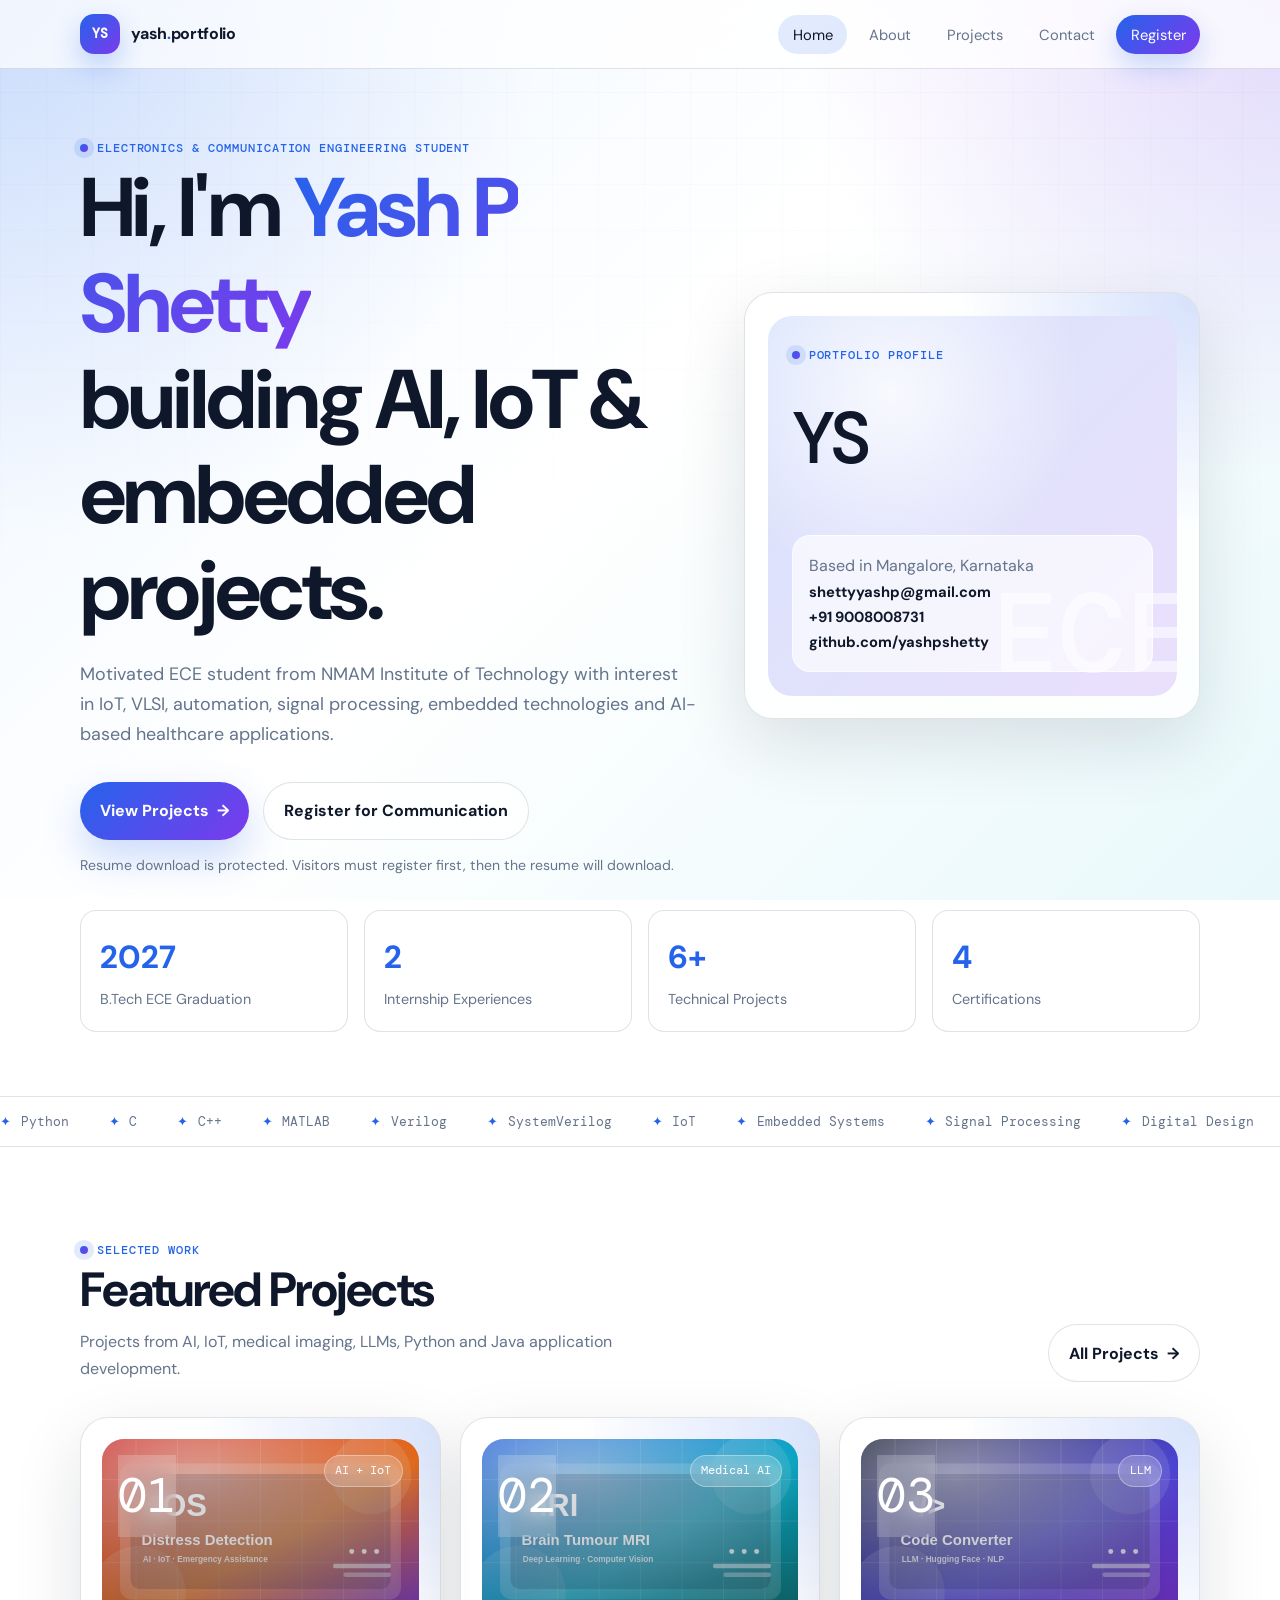
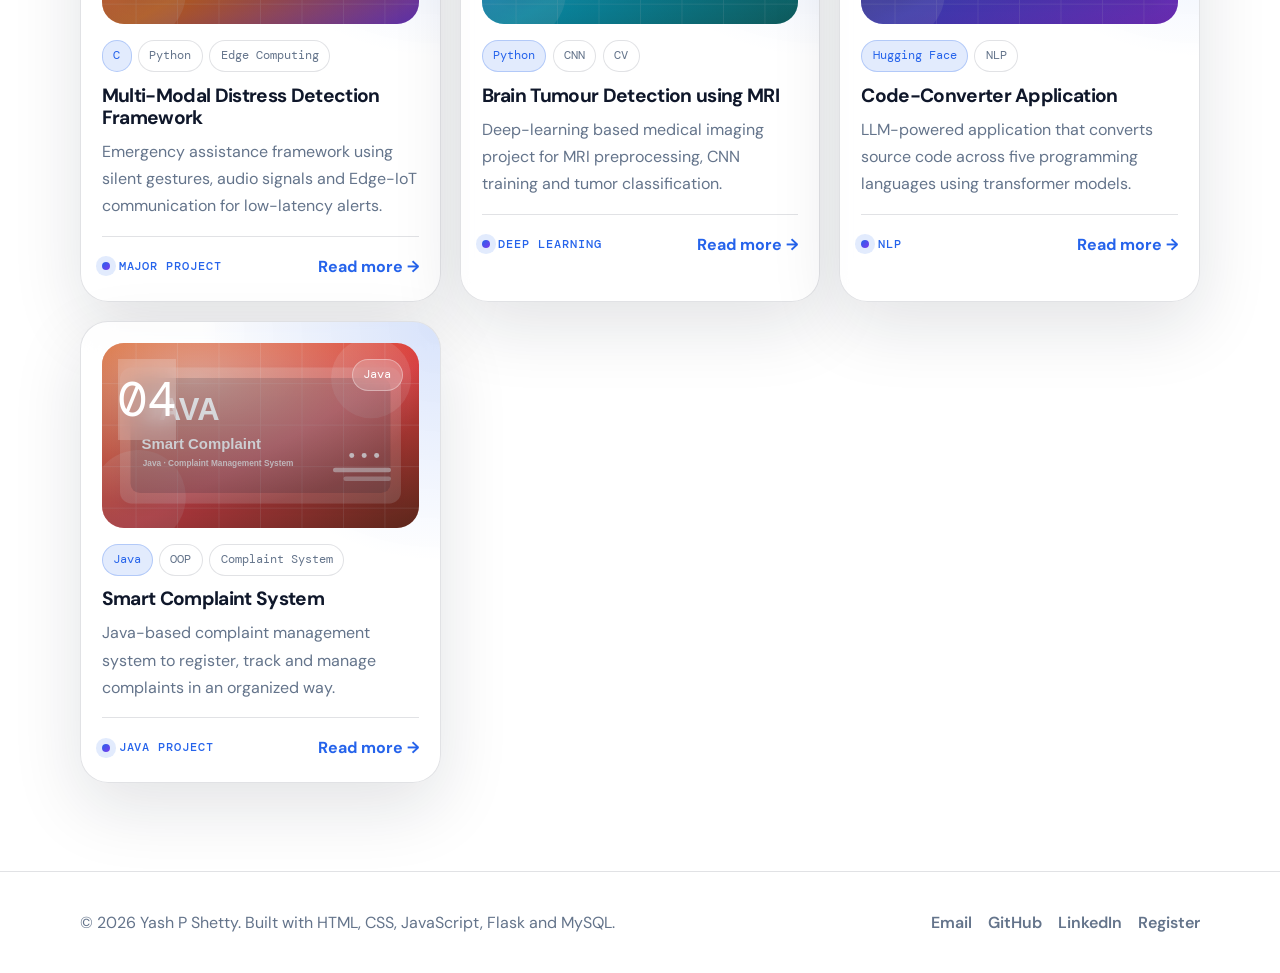
==== commit 1ef70a5a: "Updated portfolio with database fixes and project changes" ====
--- a/templates/index.html
+++ b/templates/index.html
@@ -19,6 +19,7 @@
     </ul>
   </div>
 </nav>
+
 <main>
   <section class="hero">
     <div class="container">
@@ -29,7 +30,6 @@
           <p class="hero-desc">Motivated ECE student from NMAM Institute of Technology with interest in IoT, VLSI, automation, signal processing, embedded technologies and AI-based healthcare applications.</p>
           <div class="hero-actions">
             <a href="projects.html" class="btn btn-primary">View Projects <span class="arrow">→</span></a>
-            <a href="/download-resume" class="btn btn-outline">Download Resume</a>
             <a href="register.html" class="btn btn-outline">Register for Communication</a>
           </div>
           <p class="hero-note">Resume download is protected. Visitors must register first, then the resume will download.</p>
@@ -54,7 +54,7 @@
       <div class="stats-grid reveal">
         <div class="stat-card"><span class="stat-num">2027</span><span class="stat-label">B.Tech ECE Graduation</span></div>
         <div class="stat-card"><span class="stat-num">2</span><span class="stat-label">Internship Experiences</span></div>
-        <div class="stat-card"><span class="stat-num">5+</span><span class="stat-label">Technical Projects</span></div>
+        <div class="stat-card"><span class="stat-num">6+</span><span class="stat-label">Technical Projects</span></div>
         <div class="stat-card"><span class="stat-num">4</span><span class="stat-label">Certifications</span></div>
       </div>
     </div>
@@ -68,14 +68,14 @@
         <div>
           <span class="label">Selected work</span>
           <h2>Featured Projects</h2>
-          <p>Projects from AI, IoT, medical imaging, LLMs and Python application development.</p>
+          <p>Projects from AI, IoT, medical imaging, LLMs, Python and Java application development.</p>
         </div>
         <a href="projects.html" class="btn btn-outline">All Projects <span class="arrow">→</span></a>
       </div>
 
       <div class="featured-grid">
         <article class="project-card reveal">
-          <div class="project-top"><span class="project-number">01</span><span class="tag tag-primary">AI + IoT</span></div>
+          <div class="project-top"><img class="project-img" src="images/project_distress.svg" alt="Distress detection project image"><span class="project-number">01</span><span class="tag tag-primary">AI + IoT</span></div>
           <div class="project-body">
             <div class="project-tags"><span class="tag tag-primary">C</span><span class="tag">Python</span><span class="tag">Edge Computing</span></div>
             <h3>Multi-Modal Distress Detection Framework</h3>
@@ -85,7 +85,7 @@
         </article>
 
         <article class="project-card reveal">
-          <div class="project-top"><span class="project-number">02</span><span class="tag tag-primary">Medical AI</span></div>
+          <div class="project-top"><img class="project-img" src="images/project_brain.svg" alt="Brain tumour detection project image"><span class="project-number">02</span><span class="tag tag-primary">Medical AI</span></div>
           <div class="project-body">
             <div class="project-tags"><span class="tag tag-primary">Python</span><span class="tag">CNN</span><span class="tag">CV</span></div>
             <h3>Brain Tumour Detection using MRI</h3>
@@ -95,12 +95,23 @@
         </article>
 
         <article class="project-card reveal">
-          <div class="project-top"><span class="project-number">03</span><span class="tag tag-primary">LLM</span></div>
+          <div class="project-top"><img class="project-img" src="images/project_code.svg" alt="Code converter project image"><span class="project-number">03</span><span class="tag tag-primary">LLM</span></div>
           <div class="project-body">
             <div class="project-tags"><span class="tag tag-primary">Hugging Face</span><span class="tag">NLP</span></div>
             <h3>Code-Converter Application</h3>
             <p>LLM-powered application that converts source code across five programming languages using transformer models.</p>
             <div class="project-footer"><span class="label">NLP</span><a href="projects.html" class="project-link">Read more →</a></div>
+          </div>
+        </article>
+
+
+        <article class="project-card reveal">
+          <div class="project-top"><img class="project-img" src="images/project_complaint.svg" alt="Smart complaint system project image"><span class="project-number">04</span><span class="tag tag-primary">Java</span></div>
+          <div class="project-body">
+            <div class="project-tags"><span class="tag tag-primary">Java</span><span class="tag">OOP</span><span class="tag">Complaint System</span></div>
+            <h3>Smart Complaint System</h3>
+            <p>Java-based complaint management system to register, track and manage complaints in an organized way.</p>
+            <div class="project-footer"><span class="label">Java Project</span><a href="projects.html" class="project-link">Read more →</a></div>
           </div>
         </article>
       </div>
@@ -115,7 +126,7 @@
       <li><a href="mailto:shettyyashp@gmail.com">Email</a></li>
       <li><a href="https://github.com/yashpshetty" target="_blank" rel="noreferrer">GitHub</a></li>
       <li><a href="https://linkedin.com/in/yash-p-shetty-9a8aa0354" target="_blank" rel="noreferrer">LinkedIn</a></li>
-      <li><a href="/download-resume">Resume</a></li>
+      <li><a href="register.html">Register</a></li>
     </ul>
   </div>
 </footer>
--- a/templates/style.css
+++ b/templates/style.css
@@ -333,3 +333,44 @@
   .footer-inner { flex-direction: column; align-items: flex-start; }
   .profile-orb { min-height: 310px; }
 }
+
+/* Project image cards */
+.project-top {
+  position: relative;
+  overflow: hidden;
+  min-height: 185px;
+  isolation: isolate;
+}
+.project-img {
+  position: absolute;
+  inset: 0;
+  width: 100%;
+  height: 100%;
+  object-fit: cover;
+  z-index: 0;
+  transform: scale(1.01);
+  transition: transform var(--transition), filter var(--transition);
+}
+.project-top::after {
+  content: '';
+  position: absolute;
+  inset: 0;
+  z-index: 1;
+  background: linear-gradient(180deg, rgba(15,23,42,.08), rgba(15,23,42,.32));
+  pointer-events: none;
+}
+.project-top .project-number,
+.project-top .tag {
+  position: relative;
+  z-index: 2;
+  color: #fff;
+  border-color: rgba(255,255,255,.35);
+  background: rgba(255,255,255,.18);
+  backdrop-filter: blur(10px);
+}
+.project-card:hover .project-img { transform: scale(1.06); filter: saturate(1.12); }
+.admin-table-wrap { overflow-x: auto; margin-top: 1rem; }
+.admin-table { width: 100%; border-collapse: collapse; background: rgba(255,255,255,.72); border-radius: var(--radius); overflow: hidden; }
+.admin-table th, .admin-table td { padding: .8rem; border-bottom: 1px solid var(--border); text-align: left; vertical-align: top; font-size: .9rem; }
+.admin-table th { color: var(--text); background: var(--soft); font-family: var(--mono); font-size: .78rem; text-transform: uppercase; letter-spacing: .06em; }
+.admin-actions { display:flex; gap:.8rem; flex-wrap:wrap; margin-top:1rem; }
